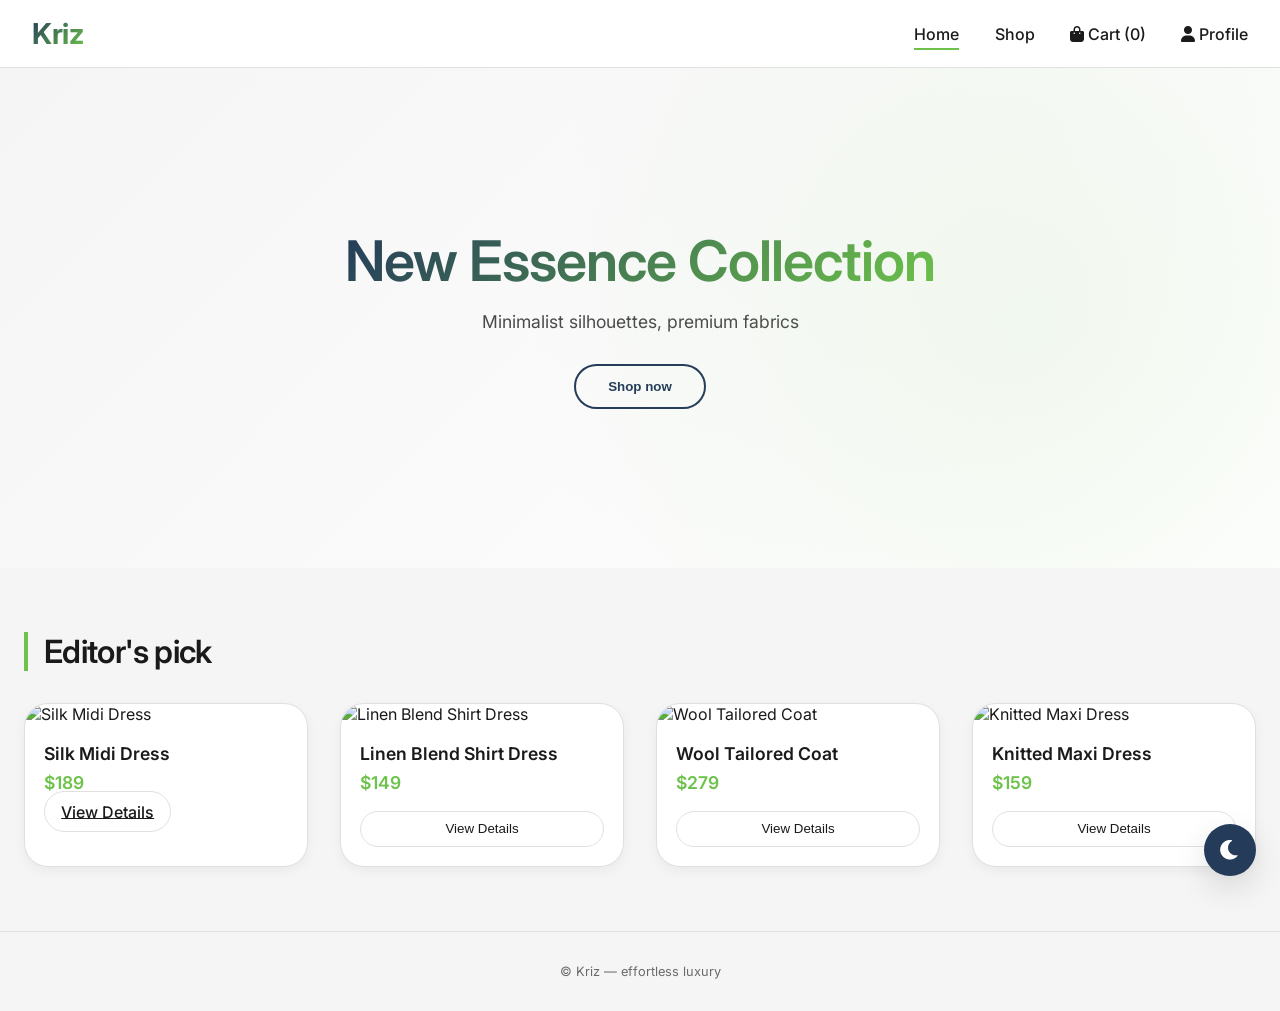
==== home.html @ 7da9899b "Update home.html" ====
<!DOCTYPE html>
<html lang="en">
<head>
  <meta charset="UTF-8">
  <meta name="viewport" content="width=device-width, initial-scale=1.0">
  <title>Kriz | Home</title>
  <link rel="stylesheet" href="style.css">
  <link href="https://fonts.googleapis.com/css2?family=Inter:opsz,wght@14..32,300;400;500;600;700&display=swap" rel="stylesheet">
  <link rel="stylesheet" href="https://cdnjs.cloudflare.com/ajax/libs/font-awesome/6.0.0-beta3/css/all.min.css">
</head>
<body>
  <nav class="navbar">
    <div class="nav-container">
      <div class="logo">Kriz</div>
      <ul class="nav-links" id="navLinks">
        <li><a href="home.html" class="active">Home</a></li>
        <li><a href="home.html#products">Shop</a></li>
        <li><a href="#" id="cartIconNav"><i class="fas fa-shopping-bag"></i> Cart (<span id="cartCount">0</span>)</a></li>
        <li><a href="#" id="profileIconNav"><i class="fas fa-user"></i> Profile</a></li>
      </ul>
      <div class="menu-icon" id="menuToggle"><i class="fas fa-bars"></i></div>
    </div>
  </nav>

  <section class="hero">
    <div class="hero-text">
      <h1>New Essence Collection</h1>
      <p>Minimalist silhouettes, premium fabrics</p>
      <button class="btn-outline-light" onclick="location.href='#products-grid'">Shop now</button>
    </div>
  </section>

  <section class="products-section" id="products-grid">
    <h2>Editor's pick</h2>
    <div class="product-grid" id="productGrid">
      <!-- Product 1 -->
      <div class="product-card">
        <img src="https://i.pinimg.com/736x/50/6e/df/506edfb1b5bf3cab47800b5d779633c0.jpg" alt="Silk Midi Dress">
        <div class="product-info">
          <div class="product-name">Silk Midi Dress</div>
          <div class="product-price">$189</div>
          <a href="product.html?id=1" class="btn-details">View Details</a>
        </div>
      </div>
      <!-- Product 2 -->
      <div class="product-card">
        <img src="https://images.unsplash.com/photo-1581044777550-4cfa60707c03?w=600&h=800&fit=crop" alt="Linen Blend Shirt Dress">
        <div class="product-info">
          <div class="product-name">Linen Blend Shirt Dress</div>
          <div class="product-price">$149</div>
          <button class="btn-details" data-id="2">View Details</button>
        </div>
      </div>
      <!-- Product 3 -->
      <div class="product-card">
        <img src="https://i.pinimg.com/736x/61/07/15/610715f62f2618748a4fd9d23fbd1286.jpg" alt="Wool Tailored Coat">
        <div class="product-info">
          <div class="product-name">Wool Tailored Coat</div>
          <div class="product-price">$279</div>
          <button class="btn-details" data-id="3">View Details</button>
        </div>
      </div>
      <!-- Product 4 -->
      <div class="product-card">
        <img src="https://i.pinimg.com/736x/25/04/fa/2504fac12ee93b3f3bfb643ab58f0488.jpg" alt="Knitted Maxi Dress">
        <div class="product-info">
          <div class="product-name">Knitted Maxi Dress</div>
          <div class="product-price">$159</div>
          <button class="btn-details" data-id="4">View Details</button>
        </div>
      </div>
    </div>
  </section>

  <footer class="footer">
    <p>© Kriz — effortless luxury</p>
  </footer>
  <script src="script.js"></script>
</body>
</html>
---- style.css ----
/* style.css - Modern theme system with Light/Dark mode */
/* ===== CSS VARIABLES (Light Theme Default) ===== */
:root {
  /* Light Theme Variables */
  --bg-primary: #F5F5F5;
  --bg-secondary: #FFFFFF;
  --bg-card: #FFFFFF;
  --bg-navbar: rgba(255, 255, 255, 0.95);
  --text-primary: #1A1A1A;
  --text-secondary: #4A4A4A;
  --text-muted: #6B6B6B;
  --primary: #243B5A;
  --primary-dark: #1a2d46;
  --accent: #6CC24A;
  --accent-dark: #5aa83d;
  --border-light: #E0E0E0;
  --shadow-sm: 0 4px 12px rgba(0, 0, 0, 0.05);
  --shadow-md: 0 8px 24px rgba(0, 0, 0, 0.08);
  --shadow-lg: 0 12px 32px rgba(0, 0, 0, 0.12);
  --transition: all 0.3s cubic-bezier(0.4, 0, 0.2, 1);
}

/* Dark Theme Override */
[data-theme="dark"] {
  --bg-primary: #121212;
  --bg-secondary: #1E1E1E;
  --bg-card: #1E1E1E;
  --bg-navbar: rgba(18, 18, 18, 0.95);
  --text-primary: #FFFFFF;
  --text-secondary: #CCCCCC;
  --text-muted: #999999;
  --primary: #243B5A;
  --primary-dark: #2a4a6e;
  --accent: #6CC24A;
  --accent-dark: #7ed45a;
  --border-light: #333333;
  --shadow-sm: 0 4px 12px rgba(0, 0, 0, 0.2);
  --shadow-md: 0 8px 24px rgba(0, 0, 0, 0.25);
  --shadow-lg: 0 12px 32px rgba(0, 0, 0, 0.3);
}

/* ===== GLOBAL STYLES ===== */
* {
  margin: 0;
  padding: 0;
  box-sizing: border-box;
}

body {
  font-family: 'Inter', sans-serif;
  background-color: var(--bg-primary);
  color: var(--text-primary);
  transition: var(--transition);
  scroll-behavior: smooth;
}

/* Theme transition for all elements */
*,
*::before,
*::after {
  transition: background-color 0.3s ease, color 0.2s ease, border-color 0.2s ease, box-shadow 0.2s ease;
}

/* ===== TYPOGRAPHY ===== */
h1, h2, h3, h4, h5, h6 {
  font-weight: 600;
  letter-spacing: -0.02em;
}

/* ===== THEME TOGGLE BUTTON ===== */
.theme-toggle {
  position: fixed;
  bottom: 24px;
  right: 24px;
  z-index: 1000;
  background: var(--primary);
  color: white;
  border: none;
  width: 52px;
  height: 52px;
  border-radius: 50%;
  cursor: pointer;
  display: flex;
  align-items: center;
  justify-content: center;
  font-size: 1.4rem;
  box-shadow: var(--shadow-lg);
  transition: var(--transition);
  backdrop-filter: blur(4px);
}

.theme-toggle:hover {
  transform: scale(1.08);
  background: var(--accent);
}

.theme-toggle i {
  transition: transform 0.3s ease;
}

.theme-toggle:hover i {
  transform: rotate(15deg);
}

/* ===== NAVBAR ===== */
.navbar {
  background: var(--bg-navbar);
  backdrop-filter: blur(12px);
  position: sticky;
  top: 0;
  z-index: 100;
  border-bottom: 1px solid var(--border-light);
  transition: var(--transition);
}

.nav-container {
  max-width: 1280px;
  margin: auto;
  display: flex;
  justify-content: space-between;
  align-items: center;
  padding: 1rem 2rem;
}

.logo {
  font-size: 1.8rem;
  font-weight: 700;
  letter-spacing: -0.5px;
  background: linear-gradient(135deg, var(--primary) 0%, var(--accent) 100%);
  background-clip: text;
  -webkit-background-clip: text;
  -webkit-text-fill-color: transparent;
  transition: var(--transition);
}

.nav-links {
  display: flex;
  gap: 2.2rem;
  list-style: none;
}

.nav-links a {
  text-decoration: none;
  color: var(--text-primary);
  font-weight: 500;
  transition: var(--transition);
  position: relative;
}

.nav-links a::after {
  content: '';
  position: absolute;
  bottom: -6px;
  left: 0;
  width: 0;
  height: 2px;
  background: var(--accent);
  transition: width 0.3s ease;
}

.nav-links a:hover::after,
.nav-links a.active::after {
  width: 100%;
}

.nav-links a:hover {
  color: var(--accent);
}

.menu-icon {
  display: none;
  font-size: 1.6rem;
  cursor: pointer;
  color: var(--text-primary);
}

/* ===== BUTTONS ===== */
.btn-primary {
  background: var(--primary);
  color: white;
  border: none;
  padding: 1rem 2rem;
  border-radius: 40px;
  font-weight: 600;
  cursor: pointer;
  transition: var(--transition);
  font-size: 1rem;
  box-shadow: var(--shadow-sm);
}

.btn-primary:hover {
  background: var(--accent);
  transform: translateY(-2px);
  box-shadow: var(--shadow-md);
}

.btn-primary:active {
  transform: translateY(0);
}

.btn-outline-light {
  background: transparent;
  border: 2px solid var(--primary);
  color: var(--primary);
  padding: 0.8rem 2rem;
  border-radius: 40px;
  font-weight: 600;
  cursor: pointer;
  transition: var(--transition);
}

.btn-outline-light:hover {
  background: var(--primary);
  color: white;
  border-color: var(--primary);
  transform: translateY(-2px);
}

.btn-secondary {
  background: transparent;
  border: 1.5px solid var(--primary);
  color: var(--primary);
  padding: 0.5rem 1.2rem;
  border-radius: 40px;
  cursor: pointer;
  transition: var(--transition);
  font-weight: 500;
}

.btn-secondary:hover {
  background: var(--primary);
  color: white;
}

.btn-details {
  background: transparent;
  border: 1.5px solid var(--border-light);
  color: var(--text-primary);
  padding: 0.6rem 1rem;
  border-radius: 40px;
  cursor: pointer;
  font-weight: 500;
  transition: var(--transition);
  width: 100%;
  margin-top: 0.6rem;
}

.btn-details:hover {
  background: var(--primary);
  color: white;
  border-color: var(--primary);
  transform: translateY(-2px);
}

.btn-action {
  background: var(--primary);
  color: white;
  border: none;
  padding: 0.8rem 1.6rem;
  border-radius: 40px;
  margin-right: 1rem;
  margin-top: 1rem;
  cursor: pointer;
  font-weight: 500;
  transition: var(--transition);
}

.btn-action:hover {
  background: var(--accent);
  transform: translateY(-2px);
}

.btn-full {
  width: 100%;
}

.btn-google {
  background: var(--bg-secondary);
  border: 1px solid var(--border-light);
  color: var(--text-primary);
  padding: 0.8rem;
  border-radius: 40px;
  width: 100%;
  font-weight: 500;
  cursor: pointer;
  display: flex;
  gap: 10px;
  justify-content: center;
  align-items: center;
  transition: var(--transition);
}

.btn-google:hover {
  background: var(--accent);
  color: white;
  border-color: var(--accent);
}

.btn-small {
  background: var(--primary);
  color: white;
  border: none;
  padding: 0.5rem 1rem;
  border-radius: 40px;
  cursor: pointer;
  transition: var(--transition);
}

.btn-small:hover {
  background: var(--accent);
}

/* ===== HERO SECTION ===== */
.hero {
  background: linear-gradient(135deg, var(--bg-primary) 0%, var(--bg-secondary) 100%);
  min-height: 500px;
  display: flex;
  align-items: center;
  justify-content: center;
  text-align: center;
  position: relative;
  overflow: hidden;
}

.hero::before {
  content: '';
  position: absolute;
  top: -50%;
  right: -20%;
  width: 80%;
  height: 200%;
  background: radial-gradient(circle, var(--accent) 0%, transparent 70%);
  opacity: 0.08;
  pointer-events: none;
}

.hero-text h1 {
  font-size: 3.5rem;
  font-weight: 600;
  letter-spacing: -1px;
  margin-bottom: 1rem;
  background: linear-gradient(135deg, var(--primary) 0%, var(--accent) 100%);
  background-clip: text;
  -webkit-background-clip: text;
  -webkit-text-fill-color: transparent;
}

.hero-text p {
  font-size: 1.1rem;
  color: var(--text-secondary);
  margin-bottom: 2rem;
}

/* ===== PRODUCT SECTION ===== */
.products-section {
  max-width: 1280px;
  margin: 4rem auto;
  padding: 0 1.5rem;
}

.products-section h2 {
  font-size: 2rem;
  font-weight: 600;
  margin-bottom: 2rem;
  border-left: 4px solid var(--accent);
  padding-left: 1rem;
  color: var(--text-primary);
}

.product-grid {
  display: grid;
  grid-template-columns: repeat(auto-fill, minmax(280px, 1fr));
  gap: 2rem;
}

/* ===== PRODUCT CARDS ===== */
.product-card {
  background: var(--bg-card);
  border-radius: 24px;
  overflow: hidden;
  transition: var(--transition);
  box-shadow: var(--shadow-sm);
  border: 1px solid var(--border-light);
}

.product-card:hover {
  transform: translateY(-8px);
  box-shadow: var(--shadow-lg);
}

.product-card img {
  width: 100%;
  height: 340px;
  object-fit: cover;
  transition: transform 0.5s ease;
}

.product-card:hover img {
  transform: scale(1.03);
}

.product-info {
  padding: 1.2rem;
}

.product-name {
  font-weight: 600;
  font-size: 1.1rem;
  color: var(--text-primary);
}

.product-price {
  color: var(--accent);
  margin: 0.5rem 0;
  font-weight: 600;
  font-size: 1.1rem;
}

/* ===== FORMS & INPUTS ===== */
.form-card {
  background: var(--bg-card);
  padding: 2rem 1.8rem;
  border-radius: 32px;
  box-shadow: var(--shadow-md);
  transition: var(--transition);
  border: 1px solid var(--border-light);
}

.input-group {
  display: flex;
  align-items: center;
  background: var(--bg-primary);
  border-radius: 60px;
  margin-bottom: 1.2rem;
  padding: 0.2rem 1.2rem;
  border: 1px solid var(--border-light);
  transition: var(--transition);
}

.input-group:focus-within {
  border-color: var(--accent);
  box-shadow: 0 0 0 3px rgba(108, 194, 74, 0.1);
}

.input-group i {
  color: var(--accent);
  font-size: 1rem;
  width: 28px;
}

.input-group input {
  background: transparent;
  border: none;
  padding: 0.9rem 0;
  width: 100%;
  font-size: 0.95rem;
  outline: none;
  color: var(--text-primary);
}

.input-group input::placeholder {
  color: var(--text-muted);
}

/* ===== AUTH CONTAINER ===== */
.auth-container {
  max-width: 500px;
  width: 100%;
  margin: auto;
}

.login-body {
  min-height: 100vh;
  display: flex;
  align-items: center;
  justify-content: center;
  padding: 2rem;
  background: var(--bg-primary);
}

.brand-header {
  text-align: center;
  margin-bottom: 2rem;
}

.brand-header .logo {
  font-size: 2.8rem;
  background: linear-gradient(135deg, var(--primary) 0%, var(--accent) 100%);
  background-clip: text;
  -webkit-background-clip: text;
  -webkit-text-fill-color: transparent;
}

.tagline {
  font-size: 0.8rem;
  letter-spacing: 3px;
  color: var(--text-muted);
  text-transform: uppercase;
}

.divider {
  text-align: center;
  margin: 1.2rem 0;
  font-size: 0.8rem;
  color: var(--text-muted);
  position: relative;
}

.error-msg {
  color: #e74c3c;
  font-size: 0.75rem;
  margin: -0.5rem 0 1rem;
  text-align: center;
}

.legal-note {
  text-align: center;
  font-size: 0.7rem;
  color: var(--text-muted);
  margin-top: 1rem;
}

/* ===== PRODUCT DETAIL PAGE ===== */
.product-detail-container {
  max-width: 1200px;
  margin: 3rem auto;
  padding: 1rem;
  display: flex;
  flex-wrap: wrap;
  gap: 3rem;
}

.gallery {
  flex: 1;
}

.gallery img {
  width: 100%;
  border-radius: 28px;
  box-shadow: var(--shadow-md);
  transition: var(--transition);
}

.detail-info {
  flex: 1;
}

.size-options {
  display: flex;
  gap: 0.7rem;
  margin: 1rem 0;
}

.size-btn {
  background: var(--bg-primary);
  padding: 0.6rem 1.2rem;
  border-radius: 40px;
  cursor: pointer;
  transition: var(--transition);
  color: var(--text-primary);
  border: 1px solid var(--border-light);
}

.size-btn:hover {
  background: var(--accent);
  color: white;
}

.reviews {
  margin-top: 2rem;
  border-top: 1px solid var(--border-light);
  padding-top: 1rem;
}

.review-item {
  background: var(--bg-primary);
  padding: 0.8rem;
  border-radius: 20px;
  margin: 0.6rem 0;
  color: var(--text-secondary);
}

/* ===== ORDER PAGE ===== */
.order-summary-container {
  max-width: 700px;
  margin: 3rem auto;
  background: var(--bg-card);
  padding: 2rem;
  border-radius: 32px;
  box-shadow: var(--shadow-md);
  border: 1px solid var(--border-light);
}

.order-product-card {
  margin-bottom: 1.5rem;
}

.order-item {
  display: flex;
  gap: 1rem;
  align-items: center;
  padding: 1rem;
  background: var(--bg-primary);
  border-radius: 20px;
}

.user-details-card {
  background: var(--bg-primary);
  padding: 1.5rem;
  border-radius: 24px;
  margin: 1.5rem 0;
  border: 1px solid var(--border-light);
}

/* ===== PAYMENT PAGE ===== */
.payment-container {
  max-width: 550px;
  margin: 3rem auto;
  background: var(--bg-card);
  padding: 2rem;
  border-radius: 32px;
  box-shadow: var(--shadow-md);
  border: 1px solid var(--border-light);
}

.payment-methods {
  display: flex;
  gap: 1rem;
  margin: 2rem 0;
  justify-content: center;
  flex-wrap: wrap;
}

.method-card {
  background: var(--bg-primary);
  padding: 0.8rem 1.2rem;
  border-radius: 80px;
  cursor: pointer;
  transition: var(--transition);
  border: 2px solid transparent;
  color: var(--text-primary);
}

.method-card:hover {
  transform: translateY(-2px);
  background: var(--accent);
  color: white;
}

.method-card.active {
  border-color: var(--accent);
  background: var(--accent);
  color: white;
}

.payment-fields input {
  width: 100%;
  padding: 0.8rem 1.2rem;
  margin: 0.6rem 0;
  border-radius: 60px;
  border: 1px solid var(--border-light);
  background: var(--bg-primary);
  color: var(--text-primary);
  transition: var(--transition);
}

.payment-fields input:focus {
  outline: none;
  border-color: var(--accent);
  box-shadow: 0 0 0 3px rgba(108, 194, 74, 0.1);
}

.success-message {
  margin-top: 1.2rem;
  text-align: center;
  font-weight: 600;
  color: var(--accent);
  padding: 1rem;
  background: rgba(108, 194, 74, 0.1);
  border-radius: 60px;
}

/* ===== FOOTER ===== */
.footer {
  text-align: center;
  padding: 2rem;
  font-size: 0.8rem;
  color: var(--text-muted);
  border-top: 1px solid var(--border-light);
  margin-top: 2rem;
}

/* ===== ANIMATIONS ===== */
.fade-in {
  animation: fadeIn 0.5s ease;
}

@keyframes fadeIn {
  from {
    opacity: 0;
    transform: translateY(20px);
  }
  to {
    opacity: 1;
    transform: translateY(0);
  }
}

/* ===== RESPONSIVE DESIGN ===== */
@media (max-width: 768px) {
  .nav-links {
    display: none;
    flex-direction: column;
    background: var(--bg-navbar);
    backdrop-filter: blur(12px);
    position: absolute;
    top: 70px;
    right: 0;
    width: 220px;
    padding: 1.2rem;
    border-radius: 20px;
    box-shadow: var(--shadow-lg);
    border: 1px solid var(--border-light);
  }
  
  .nav-links.active {
    display: flex;
  }
  
  .menu-icon {
    display: block;
  }
  
  .hero-text h1 {
    font-size: 2.2rem;
  }
  
  .product-detail-container {
    flex-direction: column;
  }
  
  .theme-toggle {
    bottom: 20px;
    right: 20px;
    width: 48px;
    height: 48px;
    font-size: 1.2rem;
  }
  
  .product-grid {
    gap: 1.2rem;
  }
}

@media (max-width: 480px) {
  .nav-container {
    padding: 0.8rem 1.2rem;
  }
  
  .hero-text h1 {
    font-size: 1.8rem;
  }
  
  .products-section h2 {
    font-size: 1.5rem;
  }
  
  .payment-methods {
    gap: 0.6rem;
  }
  
  .method-card {
    padding: 0.6rem 1rem;
    font-size: 0.85rem;
  }
}
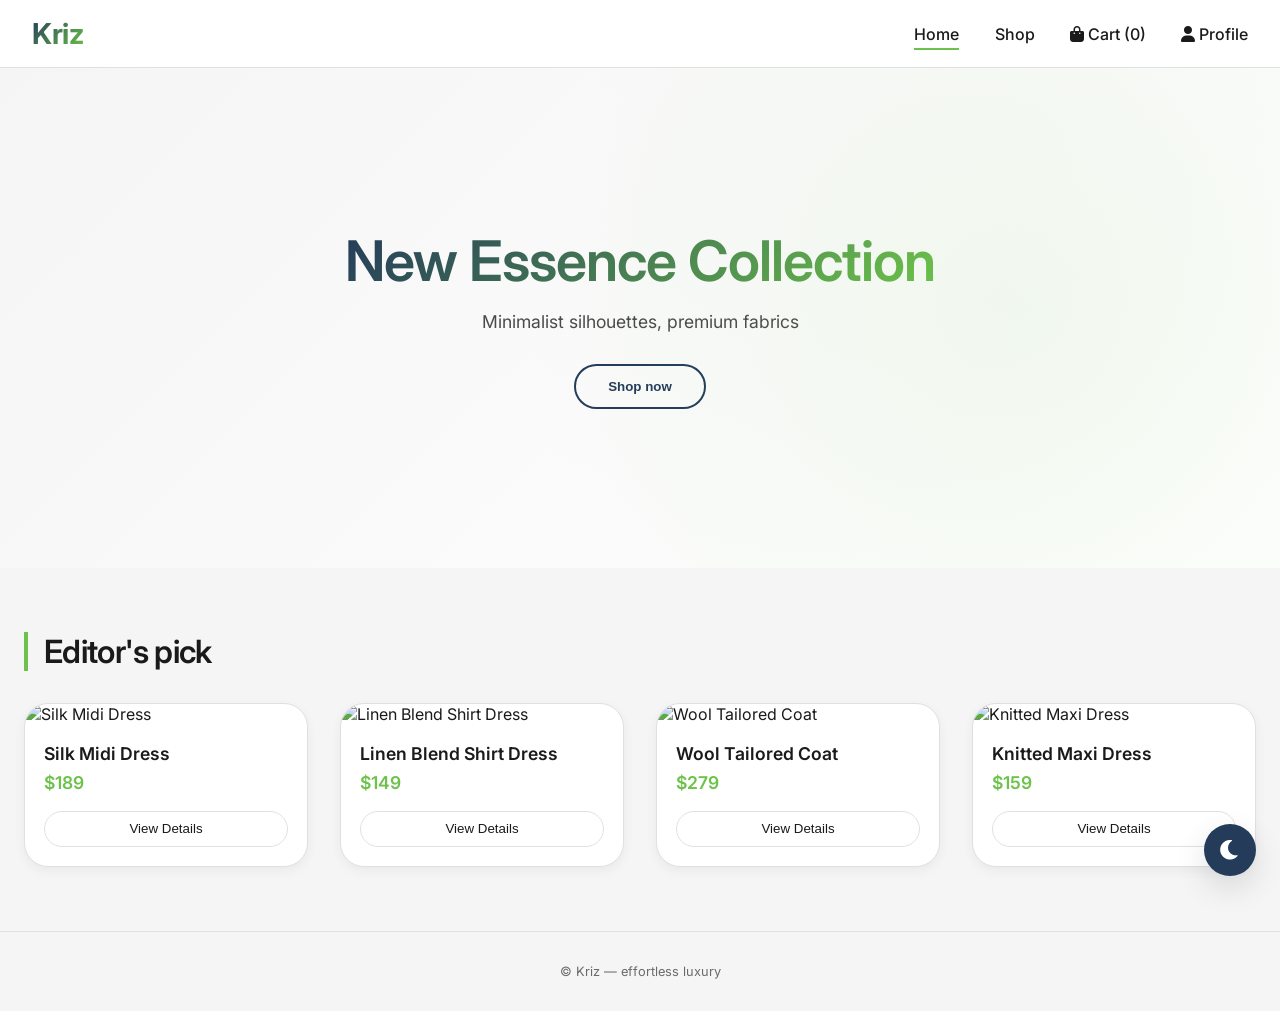
==== commit 61083e3d: "Update home.html" ====
--- a/home.html
+++ b/home.html
@@ -39,7 +39,7 @@
         <div class="product-info">
           <div class="product-name">Silk Midi Dress</div>
           <div class="product-price">$189</div>
-          <a href="product.html?id=1" class="btn-details">View Details</a>
+          <button href="product.html" class="btn-details">View Details</button>
         </div>
       </div>
       <!-- Product 2 -->
@@ -48,7 +48,7 @@
         <div class="product-info">
           <div class="product-name">Linen Blend Shirt Dress</div>
           <div class="product-price">$149</div>
-          <button class="btn-details" data-id="2">View Details</button>
+          <button href="product.html" class="btn-details" data-id="2">View Details</button>
         </div>
       </div>
       <!-- Product 3 -->
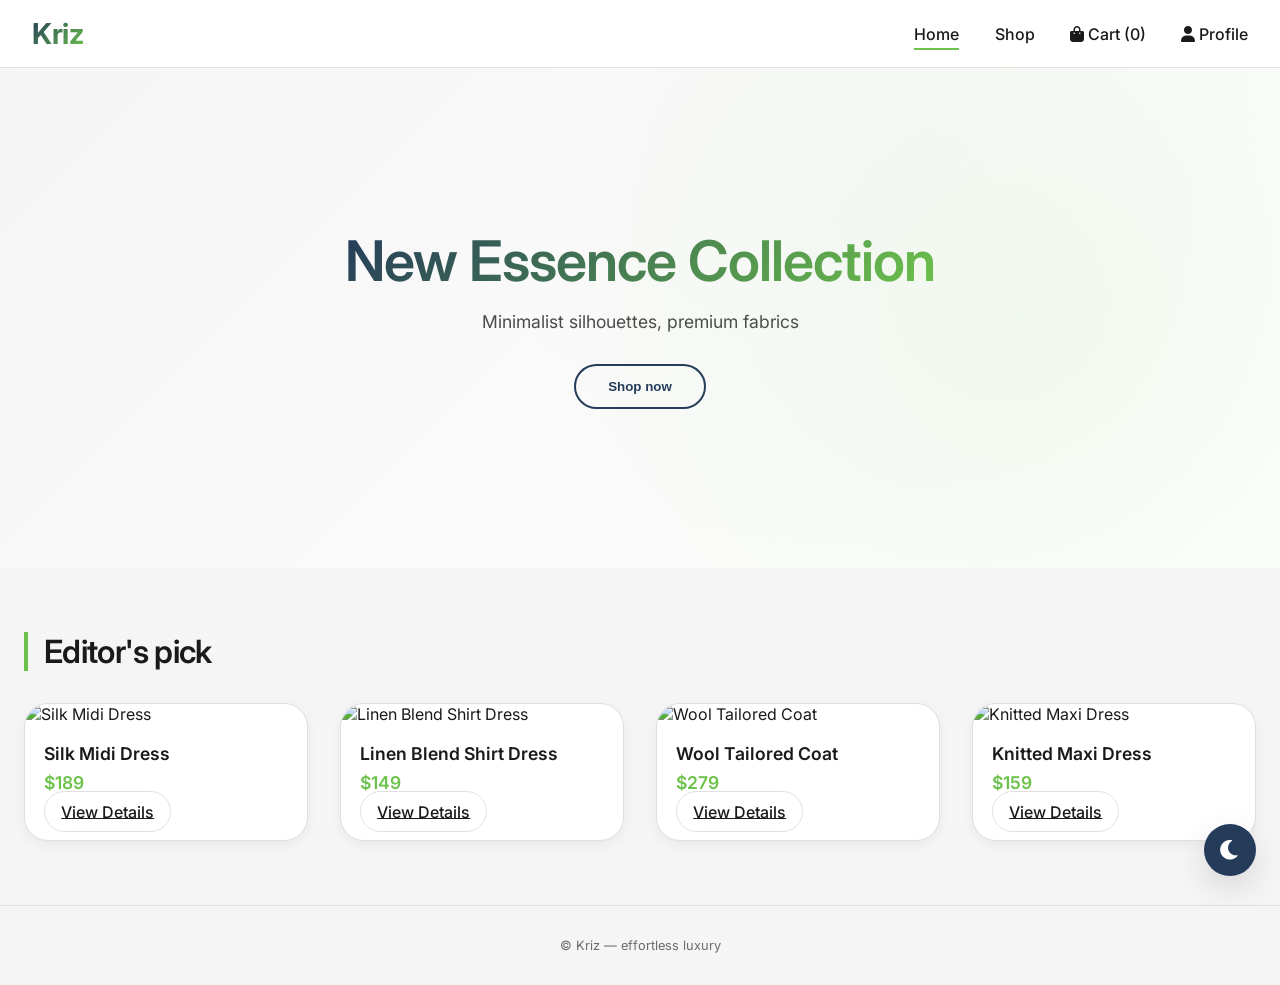
==== commit d2901916: "Update home.html" ====
--- a/home.html
+++ b/home.html
@@ -39,7 +39,7 @@
         <div class="product-info">
           <div class="product-name">Silk Midi Dress</div>
           <div class="product-price">$189</div>
-          <button href="product.html" class="btn-details">View Details</button>
+          <a href="product.html?id=1" class="btn-details">View Details</a>
         </div>
       </div>
       <!-- Product 2 -->
@@ -48,7 +48,7 @@
         <div class="product-info">
           <div class="product-name">Linen Blend Shirt Dress</div>
           <div class="product-price">$149</div>
-          <button href="product.html" class="btn-details" data-id="2">View Details</button>
+          <a href="product.html?id=2" class="btn-details">View Details</a>
         </div>
       </div>
       <!-- Product 3 -->
@@ -57,7 +57,7 @@
         <div class="product-info">
           <div class="product-name">Wool Tailored Coat</div>
           <div class="product-price">$279</div>
-          <button class="btn-details" data-id="3">View Details</button>
+          <a href="product.html?id=3" class="btn-details">View Details</a>
         </div>
       </div>
       <!-- Product 4 -->
@@ -66,7 +66,7 @@
         <div class="product-info">
           <div class="product-name">Knitted Maxi Dress</div>
           <div class="product-price">$159</div>
-          <button class="btn-details" data-id="4">View Details</button>
+          <a href="product.html?id=4" class="btn-details">View Details</a>
         </div>
       </div>
     </div>
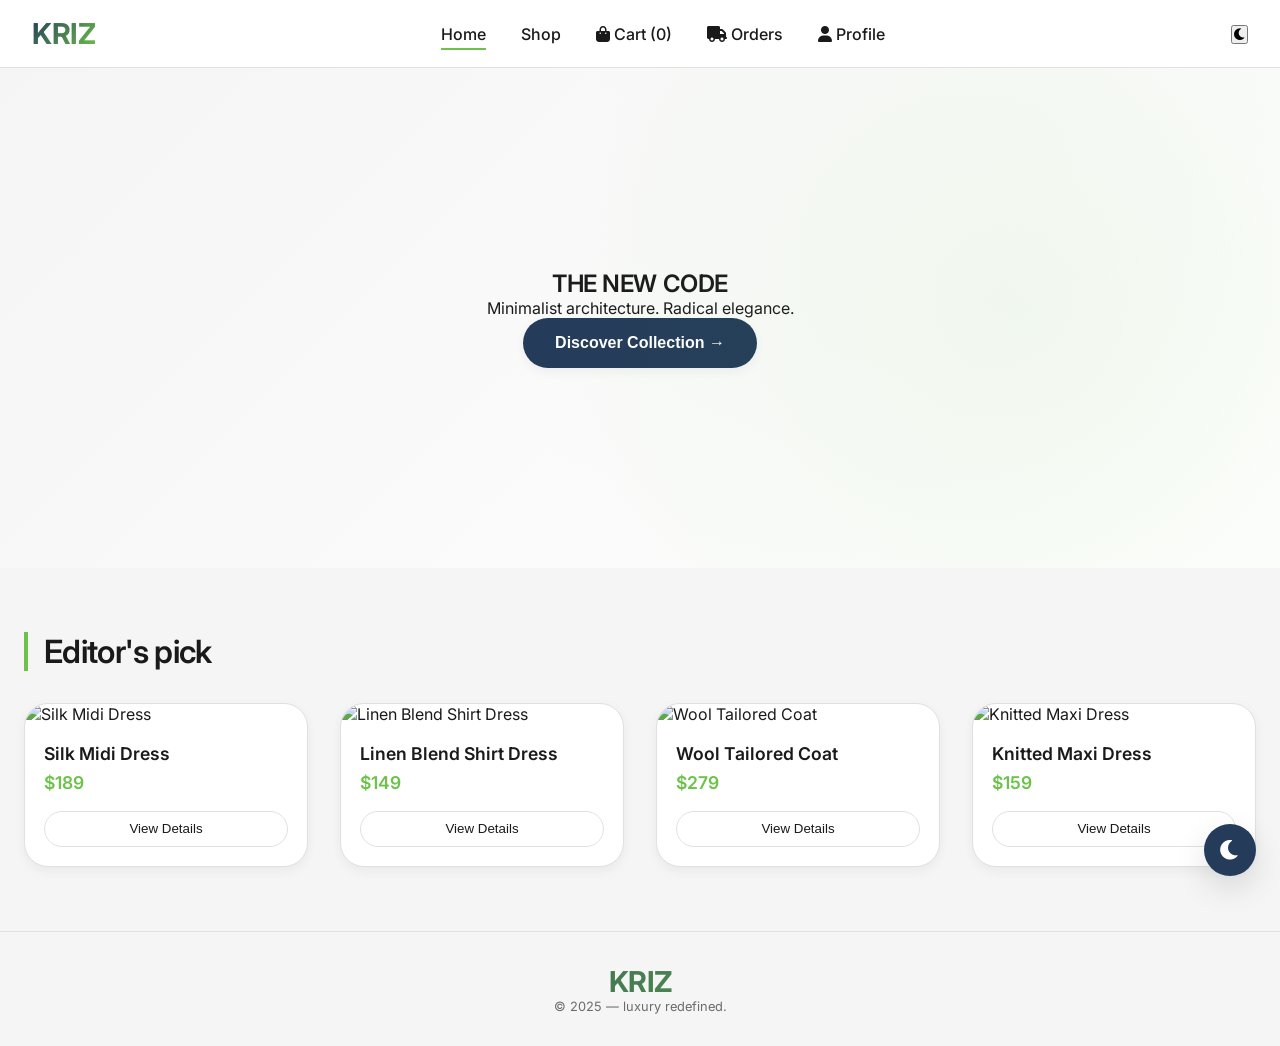
==== commit 2a0f4962: "Update home.html" ====
--- a/home.html
+++ b/home.html
@@ -4,76 +4,50 @@
   <meta charset="UTF-8">
   <meta name="viewport" content="width=device-width, initial-scale=1.0">
   <title>Kriz | Home</title>
+  <link rel="preconnect" href="https://fonts.googleapis.com">
+  <link href="https://fonts.googleapis.com/css2?family=Inter:opsz,wght@300;400;500;600;700&display=swap" rel="stylesheet">
+  <link rel="stylesheet" href="https://cdnjs.cloudflare.com/ajax/libs/font-awesome/6.0.0-beta3/css/all.min.css">
   <link rel="stylesheet" href="style.css">
-  <link href="https://fonts.googleapis.com/css2?family=Inter:opsz,wght@14..32,300;400;500;600;700&display=swap" rel="stylesheet">
-  <link rel="stylesheet" href="https://cdnjs.cloudflare.com/ajax/libs/font-awesome/6.0.0-beta3/css/all.min.css">
 </head>
 <body>
   <nav class="navbar">
     <div class="nav-container">
-      <div class="logo">Kriz</div>
+      <div class="logo">KRIZ</div>
       <ul class="nav-links" id="navLinks">
         <li><a href="home.html" class="active">Home</a></li>
-        <li><a href="home.html#products">Shop</a></li>
-        <li><a href="#" id="cartIconNav"><i class="fas fa-shopping-bag"></i> Cart (<span id="cartCount">0</span>)</a></li>
-        <li><a href="#" id="profileIconNav"><i class="fas fa-user"></i> Profile</a></li>
+        <li><a href="#products">Shop</a></li>
+        <li><a href="#" id="cartLinkNav"><i class="fas fa-shopping-bag"></i> Cart (<span id="cartCount">0</span>)</a></li>
+        <li><a href="#" id="ordersLinkNav"><i class="fas fa-truck"></i> Orders</a></li>
+        <li><a href="#" id="profileLinkNav"><i class="fas fa-user"></i> Profile</a></li>
       </ul>
-      <div class="menu-icon" id="menuToggle"><i class="fas fa-bars"></i></div>
+      <div class="nav-actions">
+        <button id="themeToggle" class="theme-toggle-btn" aria-label="Dark/Light mode"><i class="fas fa-moon"></i></button>
+        <div class="menu-icon" id="menuToggle"><i class="fas fa-bars"></i></div>
+      </div>
     </div>
   </nav>
 
-  <section class="hero">
-    <div class="hero-text">
-      <h1>New Essence Collection</h1>
-      <p>Minimalist silhouettes, premium fabrics</p>
-      <button class="btn-outline-light" onclick="location.href='#products-grid'">Shop now</button>
+  <section class="hero hero-home">
+    <div class="hero-overlay"></div>
+    <div class="hero-content">
+      <h1>THE NEW CODE</h1>
+      <p>Minimalist architecture. Radical elegance.</p>
+      <button class="btn-primary btn-large" id="heroShopBtn">Discover Collection →</button>
     </div>
   </section>
 
-  <section class="products-section" id="products-grid">
-    <h2>Editor's pick</h2>
-    <div class="product-grid" id="productGrid">
-      <!-- Product 1 -->
-      <div class="product-card">
-        <img src="https://i.pinimg.com/736x/50/6e/df/506edfb1b5bf3cab47800b5d779633c0.jpg" alt="Silk Midi Dress">
-        <div class="product-info">
-          <div class="product-name">Silk Midi Dress</div>
-          <div class="product-price">$189</div>
-          <a href="product.html?id=1" class="btn-details">View Details</a>
-        </div>
-      </div>
-      <!-- Product 2 -->
-      <div class="product-card">
-        <img src="https://images.unsplash.com/photo-1581044777550-4cfa60707c03?w=600&h=800&fit=crop" alt="Linen Blend Shirt Dress">
-        <div class="product-info">
-          <div class="product-name">Linen Blend Shirt Dress</div>
-          <div class="product-price">$149</div>
-          <a href="product.html?id=2" class="btn-details">View Details</a>
-        </div>
-      </div>
-      <!-- Product 3 -->
-      <div class="product-card">
-        <img src="https://i.pinimg.com/736x/61/07/15/610715f62f2618748a4fd9d23fbd1286.jpg" alt="Wool Tailored Coat">
-        <div class="product-info">
-          <div class="product-name">Wool Tailored Coat</div>
-          <div class="product-price">$279</div>
-          <a href="product.html?id=3" class="btn-details">View Details</a>
-        </div>
-      </div>
-      <!-- Product 4 -->
-      <div class="product-card">
-        <img src="https://i.pinimg.com/736x/25/04/fa/2504fac12ee93b3f3bfb643ab58f0488.jpg" alt="Knitted Maxi Dress">
-        <div class="product-info">
-          <div class="product-name">Knitted Maxi Dress</div>
-          <div class="product-price">$159</div>
-          <a href="product.html?id=4" class="btn-details">View Details</a>
-        </div>
-      </div>
+  <section class="products-section" id="products">
+    <div class="container">
+      <h2 class="section-title">Editor's pick</h2>
+      <div class="product-grid" id="productGrid"></div>
     </div>
   </section>
 
   <footer class="footer">
-    <p>© Kriz — effortless luxury</p>
+    <div class="footer-content">
+      <div class="logo">KRIZ</div>
+      <p>© 2025 — luxury redefined.</p>
+    </div>
   </footer>
   <script src="script.js"></script>
 </body>
